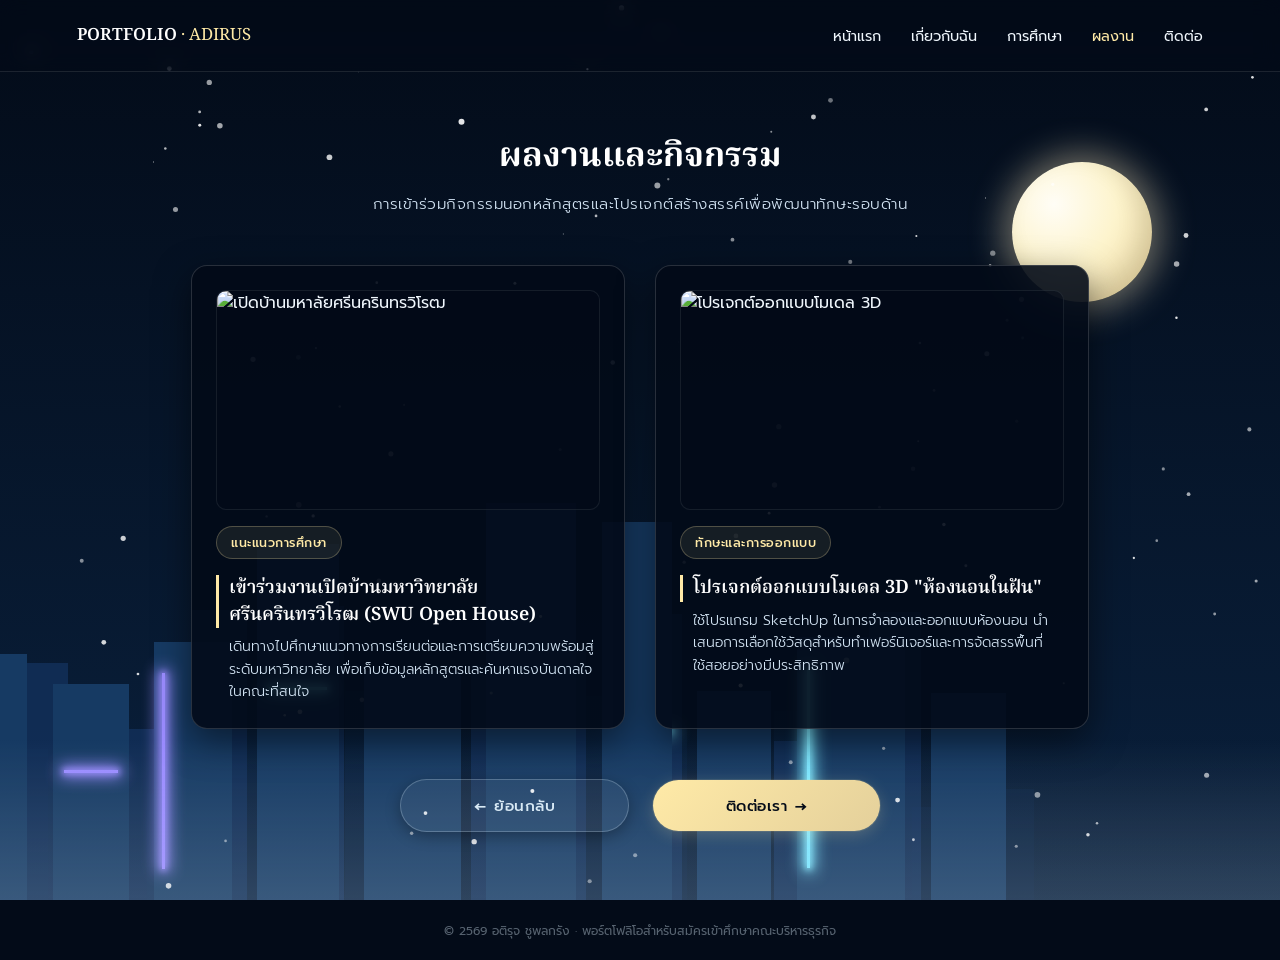
==== activities.html @ b574c80a "Update activities.html" ====
<!DOCTYPE html>
<html lang="th">
<head>
<meta charset="UTF-8">
<meta name="viewport" content="width=device-width, initial-scale=1.0">
<title>ผลงานและกิจกรรม | พอร์ตโฟลิโอ คณะบริหารธุรกิจ</title>
<link rel="preconnect" href="https://fonts.googleapis.com">
<link rel="preconnect" href="https://fonts.gstatic.com" crossorigin>
<link href="https://fonts.googleapis.com/css2?family=Noto+Serif+Thai:wght@400;600;700&family=Prompt:wght@300;400;500;600;700&display=swap" rel="stylesheet">
<style>
  :root {
    --night-top: #030B18; --night-mid: #0B2545; --night-low: #163A63;
    --steel: #3A6EA5; --frost: #F0F7FD; --ice: #F4F9FD;
    --white: #FFFFFF; --gold: #FFEAA7; --silver: #D1E2F2;
  }
  * { margin:0; padding:0; box-sizing:border-box; }
  html { scroll-behavior: smooth; }
  body {
    font-family: 'Prompt', sans-serif; background: var(--night-top); color: var(--frost);
    overflow-x: hidden; min-height: 100vh; display: flex; flex-direction: column; justify-content: space-between;
  }
  
  /* ================= SKY & EFFECTS ================= */
  .sky { position: fixed; inset: 0; z-index: -6; background: linear-gradient(180deg, var(--night-top) 0%, var(--night-mid) 55%, var(--night-low) 100%); background-size: 100% 220%; animation: skyDrift 26s ease-in-out infinite; }
  @keyframes skyDrift { 0%,100% { background-position: 0% 0%; } 50% { background-position: 0% 30%; } }
  .stars { position: fixed; inset: 0; z-index: -5; background-image: radial-gradient(1.5px 1.5px at 12% 18%, rgba(255,255,255,.9), transparent 60%), radial-gradient(1px 1px at 28% 8%, rgba(255,255,255,.7), transparent 60%), radial-gradient(1.5px 1.5px at 44% 26%, rgba(255,255,255,.8), transparent 60%), radial-gradient(1.5px 1.5px at 77% 22%, rgba(255,255,255,.9), transparent 60%), radial-gradient(1px 1px at 53% 38%, rgba(255,255,255,.7), transparent 60%); opacity: 0.8; animation: twinkle 5s ease-in-out infinite alternate; }
  @keyframes twinkle { 0% { opacity: .5; } 100% { opacity: 1; } }
  .ground-mist { position: fixed; left: 0; right: 0; bottom: 0; height: 18vh; z-index: -2; background: linear-gradient(180deg, transparent, rgba(216,233,245,0.18)); pointer-events: none; }
  canvas#snow { position: fixed; inset: 0; z-index: -1; pointer-events: none; }

  /* ================= MOON DESIGN ================= */
  .moon { position: fixed; top: 18vh; right: 10vw; width: 140px; height: 140px; border-radius: 50%; background: radial-gradient(circle at 30% 30%, #FFFDF6 0%, #FDF4CD 45%, #EAD397 100%); box-shadow: 0 0 35px 8px rgba(243, 227, 184, 0.45), inset -10px -10px 25px rgba(0,0,0,0.12); z-index: -3; }

  /* ================= SKYLINE ================= */
  .skyline { position: fixed; left: 0; right: 0; bottom: 0; height: 62vh; z-index: -4; pointer-events: none; }
  .layer { position: absolute; left: -6%; right: -6%; bottom: 0; display: flex; align-items: flex-end; gap: 2vw; transition: transform 0.6s ease-out; }
  .layer-far { opacity: 0.55; filter: blur(0.4px); } .layer-mid { opacity: 0.8; } .layer-near { opacity: 1; }
  .bldg { position: relative; background: var(--bc, var(--night-low)); background-image: linear-gradient(var(--bc, var(--night-low)), var(--bc, var(--night-low))), repeating-linear-gradient(to right, transparent 0 9px, rgba(243, 227, 184, var(--wo,.35)) 9px 12px), repeating-linear-gradient(to bottom, transparent 0 13px, rgba(243, 227, 184, var(--wo,.35)) 13px 16px); background-blend-mode: normal, screen, screen; }
  .bldg::after { content:''; position:absolute; inset:0; background-image: repeating-linear-gradient(to right, transparent 0 9px, rgba(255,255,255,0.9) 9px 12px), repeating-linear-gradient(to bottom, transparent 0 13px, rgba(255,255,255,0.9) 13px 16px); background-blend-mode: screen; opacity: 0; animation: flicker 4.5s ease-in-out infinite; animation-delay: var(--fd, 0s); mix-blend-mode: screen; }
  @keyframes flicker { 0%, 40% { opacity: 0; } 45% { opacity: 0.55; } 55% { opacity: 0.15; } 62% { opacity: 0.6; } 100% { opacity: 0; } }
  .spire { position:absolute; left: 50%; bottom: 100%; transform: translateX(-50%); width: 3px; background: var(--bc, var(--night-low)); }
  .spire::before { content:''; position:absolute; top:-6px; left:50%; transform: translateX(-50%); width:6px; height:6px; border-radius:50%; background: var(--gold); box-shadow: 0 0 8px 2px rgba(243,227,184,.8); }
  .neon-stripe { position:absolute; top: 12%; bottom: 12%; width: 3px; background: var(--nc, #7CE7FF); box-shadow: 0 0 6px 1.5px var(--nc, #7CE7FF), 0 0 16px 4px var(--nc, #7CE7FF); animation: neonPulse 3.2s ease-in-out infinite; animation-delay: var(--nd, 0s); }
  .neon-stripe.left { left: 10%; } .neon-stripe.right { right: 10%; }
  .neon-band { position:absolute; left: 14%; right: 14%; height: 3px; background: var(--nc, #FF7FBF); box-shadow: 0 0 6px 1.5px var(--nc, #FF7FBF), 0 0 16px 4px var(--nc, #FF7FBF); animation: neonPulse 2.6s ease-in-out infinite; animation-delay: var(--nd, 0s); }
  .neon-sign { position:absolute; top: 18%; left: 50%; transform: translateX(-50%); width: 62%; height: 10px; border-radius: 3px; background: var(--nc, #FFC46B); box-shadow: 0 0 8px 2px var(--nc, #FFC46B), 0 0 22px 6px var(--nc, #FFC46B); animation: neonPulse 3.6s ease-in-out infinite; animation-delay: var(--nd, 0s); }
  @keyframes neonPulse { 0%, 100% { opacity: 0.95; filter: brightness(1); } 45% { opacity: 0.55; filter: brightness(0.85); } 50% { opacity: 1; filter: brightness(1.2); } 78%{ opacity: 0.7; } }

  /* ================= NAVIGATION BAR ================= */
  nav { position: fixed; top: 0; left: 0; right: 0; z-index: 50; display: flex; justify-content: space-between; align-items: center; padding: 22px 6vw; background: rgba(3, 11, 24, 0.45); backdrop-filter: blur(10px); -webkit-backdrop-filter: blur(10px); border-bottom: 1px solid rgba(255,255,255,0.1); }
  .brand { font-family: 'Noto Serif Thai', serif; font-weight: 600; color: var(--white); font-size: 1.05rem; }
  .brand span { color: var(--gold); font-weight: 400; }
  .nav-links { display:flex; gap: 30px; list-style:none; }
  .nav-links a { color: var(--frost); text-decoration: none; font-size: 0.9rem; position: relative; padding-bottom: 4px; transition: color 0.25s; }
  .nav-links a.current { color: var(--gold); }
  .nav-links a::after { content:''; position:absolute; left:0; bottom:0; width:0; height:1px; background: var(--gold); transition: width 0.3s ease; }
  .nav-links a:hover { color: var(--white); } .nav-links a:hover::after { width:100%; }
  .nav-toggle { display:none; background:none; border:none; color:var(--white); font-size:1.6rem; cursor:pointer; }

  /* ================= MAIN CONTENT LAYOUT ================= */
  main { position: relative; z-index: 1; width: 100%; max-width: 1000px; margin: 0 auto; padding: 130px 4vw 60px; flex-grow: 1; }
  
  /* หัวข้อหน้าเพจ */
  .page-header { text-align: center; margin-bottom: 50px; }
  .page-title { font-family: 'Noto Serif Thai', serif; font-size: 2.1rem; color: var(--white); font-weight: 700; margin-bottom: 8px; }
  .page-subtitle { font-size: 0.95rem; color: var(--silver); font-weight: 300; letter-spacing: 0.5px; }

  /* Grid เก็บกล่องผลงาน */
  .activities-grid { display: grid; grid-template-columns: repeat(2, 1fr); gap: 30px; align-items: stretch; }

  /* ================= ดีไซน์การ์ดผลงานสีเข้มทึบแสง (สไตล์เดียวกับหน้าการศึกษา) ================= */
  .activity-card {
    background: rgba(3, 11, 24, 0.9); /* สีน้ำเงินเข้มทึบแสง 90% */
    border: 1px solid rgba(255, 255, 255, 0.15);
    border-radius: 16px;
    padding: 24px;
    box-shadow: 0 12px 35px rgba(0,0,0,0.5);
    transition: transform 0.3s cubic-bezier(0.25, 0.8, 0.25, 1), border-color 0.3s;
    display: flex;
    flex-direction: column;
    justify-content: space-between;
  }
  .activity-card:hover {
    transform: translateY(-5px);
    border-color: rgba(255, 234, 167, 0.4);
  }

  /* ส่วนเนื้อหาภายในการ์ด */
  .card-top { display: flex; flex-direction: column; gap: 16px; }

  /* กรอบรูปถ่ายกิจกรรม */
  .image-container {
    width: 100%;
    height: 220px;
    border-radius: 10px;
    overflow: hidden;
    background: rgba(3, 11, 24, 0.5);
    border: 1px solid rgba(255, 255, 255, 0.08);
    display: flex;
    justify-content: center;
    align-items: center;
  }
  .image-container img {
    width: 100%;
    height: 100%;
    object-fit: cover;
    transition: transform 0.5s ease;
  }
  .activity-card:hover .image-container img {
    transform: scale(1.04);
  }

  /* ป้ายประเภทกิจกรรม (Badges) */
  .badge {
    align-self: flex-start;
    padding: 6px 14px;
    font-size: 0.78rem;
    font-weight: 500;
    color: var(--gold);
    background: rgba(255, 234, 167, 0.08);
    border: 1px solid rgba(255, 234, 167, 0.25);
    border-radius: 999px;
    letter-spacing: 0.5px;
  }

  /* รายละเอียดตัวหนังสือ (ขอบหัวข้อแบบเส้นทอง) */
  .activity-title {
    font-family: 'Noto Serif Thai', serif;
    font-size: 1.15rem;
    color: var(--white);
    line-height: 1.45;
    font-weight: 600;
    border-left: 3px solid var(--gold);
    padding-left: 10px;
    margin-bottom: 8px;
  }
  .activity-desc {
    font-size: 0.88rem;
    color: var(--silver);
    line-height: 1.6;
    font-weight: 300;
    padding-left: 13px;
  }

  /* ================= BUTTONS NAVIGATION ================= */
  .nav-button-container {
    display: flex;
    justify-content: center;
    align-items: center;
    gap: 24px;
    margin: 50px auto 10px;
    width: 100%;
    max-width: 520px;
    padding: 0 20px;
    position: relative;
    z-index: 10;
  }
  .btn-nav {
    flex: 1;
    text-align: center;
    padding: 14px 30px;
    border-radius: 999px;
    font-size: 0.95rem;
    font-weight: 500;
    text-decoration: none;
    letter-spacing: 0.5px;
    transition: all 0.3s cubic-bezier(0.25, 0.8, 0.25, 1);
    display: inline-flex;
    align-items: center;
    justify-content: center;
    gap: 8px;
    white-space: nowrap;
  }
  .btn-primary {
    background: linear-gradient(135deg, #FFEAA7 0%, #E4D09B 100%);
    color: #030B18;
    box-shadow: 0 4px 15px rgba(255, 234, 167, 0.2), 0 0 0 1px rgba(255, 234, 167, 0.1);
  }
  .btn-primary::after { content: '→'; font-weight: bold; transition: transform 0.2s; }
  .btn-primary:hover {
    transform: translateY(-4px);
    background: #FFFFFF;
    color: #030B18;
    box-shadow: 0 12px 28px rgba(255, 234, 167, 0.45), 0 0 20px rgba(255, 234, 167, 0.2);
  }
  .btn-primary:hover::after { transform: translateX(4px); }
  
  .btn-secondary {
    background: rgba(255, 255, 255, 0.05);
    color: #D8E9F5;
    border: 1px solid rgba(216, 233, 245, 0.25);
    box-shadow: 0 4px 15px rgba(0, 0, 0, 0.3);
  }
  .btn-secondary::before { content: '←'; font-weight: bold; transition: transform 0.2s; }
  .btn-secondary:hover {
    transform: translateY(-4px);
    background: rgba(255, 255, 255, 0.15);
    color: #FFFFFF;
    border-color: rgba(216, 233, 245, 0.6);
    box-shadow: 0 12px 28px rgba(0, 0, 0, 0.45), 0 0 15px rgba(216, 233, 245, 0.1);
  }
  .btn-secondary:hover::before { transform: translateX(-4px); }

  footer.site-end { text-align: center; padding: 20px 6vw; font-size: 0.76rem; color: rgba(216,233,245,0.4); position: relative; z-index: 1; }

  /* Responsive Design */
  @media (max-width: 860px) {
    .nav-links { position: fixed; top:0; right:0; height:100vh; width:70vw; background: rgba(3,11,24,0.97); flex-direction: column; justify-content:center; align-items:flex-start; padding: 40px; gap: 26px; transform: translateX(100%); transition: transform 0.35s ease; }
    .nav-links.open { transform: translateX(0); } .nav-toggle { display:block; }
    .moon { width: 90px; height: 90px; top: 14vh; right: 6vw; }
    .activities-grid { grid-template-columns: 1fr; gap: 24px; }
  }
  @media (max-width: 480px) {
    .activity-card { padding: 20px; }
    .image-container { height: 180px; }
    .activity-title { font-size: 1.05rem; }
    .nav-button-container { gap: 12px; margin-top: 35px; }
    .btn-nav { padding: 12px 20px; font-size: 0.88rem; }
  }
</style>
</head>
<body>

<div class="sky"></div><div class="stars"></div>
<div class="moon"></div>
<div class="skyline" id="skyline">
  <div class="layer layer-far" id="layerFar"></div>
  <div class="layer layer-mid" id="layerMid"></div>
  <div class="layer layer-near" id="layerNear"></div>
</div>
<div class="ground-mist"></div><canvas id="snow"></canvas>

<nav>
  <div class="brand">PORTFOLIO<span> · ADIRUS</span></div>
  <ul class="nav-links" id="navLinks">
    <li><a href="index.html">หน้าแรก</a></li>
    <li><a href="personal.html">เกี่ยวกับฉัน</a></li>
    <li><a href="education.html">การศึกษา</a></li>
    <li><a href="activities.html" class="current">ผลงาน</a></li>
    <li><a href="contact.html">ติดต่อ</a></li>
  </ul>
  <button class="nav-toggle" id="navToggle">☰</button>
</nav>

<main>
  <div class="page-header">
    <h1 class="page-title">ผลงานและกิจกรรม</h1>
    <p class="page-subtitle">การเข้าร่วมกิจกรรมนอกหลักสูตรและโปรเจกต์สร้างสรรค์เพื่อพัฒนาทักษะรอบด้าน</p>
  </div>

  <div class="activities-grid">
    
    <!-- กล่องผลงานที่ 1: SWU Open House (สไตล์การศึกษา เรียบหรูคลาสสิก) -->
    <div class="activity-card">
      <div class="card-top">
        <div class="image-container">
          <img src="images/act1.jpg" alt="เปิดบ้านมหาลัยศรีนครินทรวิโรฒ">
        </div>
        <span class="badge">แนะแนวการศึกษา</span>
        <div>
          <h2 class="activity-title">เข้าร่วมงานเปิดบ้านมหาวิทยาลัยศรีนครินทรวิโรฒ (SWU Open House)</h2>
          <p class="activity-desc">
            เดินทางไปศึกษาแนวทางการเรียนต่อและการเตรียมความพร้อมสู่ระดับมหาวิทยาลัย เพื่อเก็บข้อมูลหลักสูตรและค้นหาแรงบันดาลใจในคณะที่สนใจ
          </p>
        </div>
      </div>
    </div>

    <!-- กล่องผลงานที่ 2: 3D Bedroom Design (สไตล์การศึกษา เรียบหรูคลาสสิก) -->
    <div class="activity-card">
      <div class="card-top">
        <div class="image-container">
          <img src="images/act2.jpg" alt="โปรเจกต์ออกแบบโมเดล 3D">
        </div>
        <span class="badge">ทักษะและการออกแบบ</span>
        <div>
          <h2 class="activity-title">โปรเจกต์ออกแบบโมเดล 3D "ห้องนอนในฝัน"</h2>
          <p class="activity-desc">
            ใช้โปรแกรม SketchUp ในการจำลองและออกแบบห้องนอน นำเสนอการเลือกใช้วัสดุสำหรับทำเฟอร์นิเจอร์และการจัดสรรพื้นที่ใช้สอยอย่างมีประสิทธิภาพ
          </p>
        </div>
      </div>
    </div>

  </div>

  <!-- ปุ่มนำทางควบคุมด้านล่าง -->
  <div class="nav-button-container">
    <a href="education.html" class="btn-nav btn-secondary">ย้อนกลับ</a>
    <a href="contact.html" class="btn-nav btn-primary">ติดต่อเรา</a>
  </div>
</main>

<footer class="site-end">© 2569 อติรุจ ชูพลกรัง · พอร์ตโฟลิโอสำหรับสมัครเข้าศึกษาคณะบริหารธุรกิจ</footer>

<!-- ระบบเมืองและเอฟเฟกต์ -->
<script>
  const navToggle = document.getElementById('navToggle'); const navLinks = document.getElementById('navLinks');
  navToggle.addEventListener('click', () => navLinks.classList.toggle('open'));
  const palette = ['#0B2545', '#13315C', '#163A63', '#1C4570']; const neonColors = ['#7CE7FF', '#FF7FBF', '#FFC46B', '#9B8CFF'];
  function addNeon(b){ const el = document.createElement('div'); const color = neonColors[Math.floor(Math.random() * neonColors.length)]; el.style.setProperty('--nc', color); el.style.setProperty('--nd', (Math.random() * 3).toFixed(2) + 's'); if(Math.random() < 0.4){ el.className = 'neon-stripe left'; } else { el.className = 'neon-band'; el.style.top = '40%'; } b.appendChild(el); }
  function makeBuilding({ w, h, color, windowOpacity, neon }){ const b = document.createElement('div'); b.className = 'bldg'; b.style.width = w + 'px'; b.style.height = h + 'px'; b.style.setProperty('--bc', color); b.style.setProperty('--wo', windowOpacity); b.style.setProperty('--fd', (Math.random() * 5).toFixed(2) + 's'); if(neon) addNeon(b); return b; }
  function buildLayer(container, { count, minW, maxW, minH, maxH, colorIdx, windowOpacity, neonChance }){ const frag = document.createDocumentFragment(); for(let i = 0; i < count; i++){ const w = minW + Math.random() * (maxW - minW); const h = minH + Math.random() * (maxH - minH); frag.appendChild(makeBuilding({ w, h, color: palette[colorIdx], windowOpacity, neon: Math.random() < neonChance })); } container.appendChild(frag); }
  const layerFar = document.getElementById('layerFar'); const layerMid = document.getElementById('layerMid'); const layerNear = document.getElementById('layerNear');
  buildLayer(layerFar, { count: 16, minW: 30, maxW: 60, minH: 90, maxH: 220, colorIdx: 0, windowOpacity: 0.25, neonChance: 0.1 });
  buildLayer(layerMid, { count: 13, minW: 40, maxW: 85, minH: 140, maxH: 320, colorIdx: 1, windowOpacity: 0.4, neonChance: 0.3 });
  buildLayer(layerNear, { count: 10, minW: 55, maxW: 110, minH: 200, maxH: 420, colorIdx: 2, windowOpacity: 0.55, neonChance: 0.45 });
  window.addEventListener('mousemove', (e) => { const x = (e.clientX / window.innerWidth - 0.5); layerFar.style.transform = `translateX(${x * 10}px)`; layerMid.style.transform = `translateX(${x * 22}px)`; layerNear.style.transform = `translateX(${x * 38}px)`; });
  const canvas = document.getElementById('snow'); const ctx = canvas.getContext('2d'); let W, H, flakes;
  function resize(){ W = canvas.width = window.innerWidth; H = canvas.height = window.innerHeight; } window.addEventListener('resize', resize); resize();
  flakes = Array.from({ length: 100 }, () => ({ x: Math.random() * W, y: Math.random() * H, r: Math.random() * 2 + 1, speedY: Math.random() * 0.8 + 0.4, speedX: Math.random() * 0.4 - 0.2, drift: Math.random() * Math.PI, opacity: Math.random() * 0.5 + 0.4 }));
  function drawSnow(){ ctx.clearRect(0, 0, W, H); ctx.fillStyle = '#FFFFFF'; for(const f of flakes){ ctx.globalAlpha = f.opacity; ctx.beginPath(); ctx.arc(f.x, f.y, f.r, 0, Math.PI * 2); ctx.fill(); f.y += f.speedY; f.x += f.speedX; if(f.y > H){ f.y = -5; f.x = Math.random() * W; } } requestAnimationFrame(drawSnow); } drawSnow();
</script>
</body>
</html>
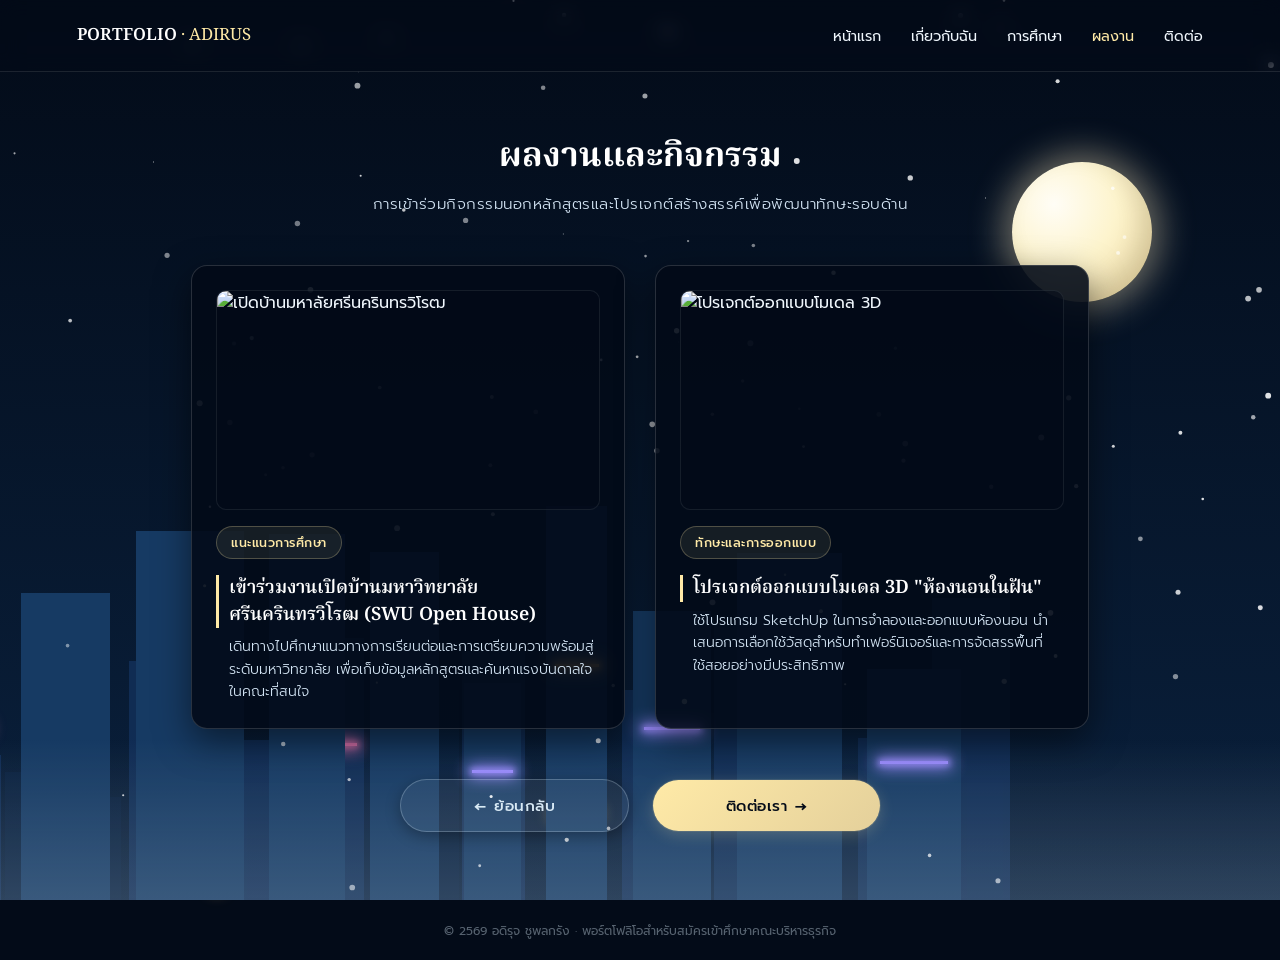
==== commit 4e4aeb16: "Update activities.html" ====
--- a/activities.html
+++ b/activities.html
@@ -291,7 +291,7 @@
   </div>
 </main>
 
-<footer class="site-end">© 2569 อติรุจ ชูพลกรัง · พอร์ตโฟลิโอสำหรับสมัครเข้าศึกษาคณะบริหารธุรกิจ</footer>
+<footer class="site-end">© 2569 อดิรุจ ชูพลกรัง · พอร์ตโฟลิโอสำหรับสมัครเข้าศึกษาคณะบริหารธุรกิจ</footer>
 
 <!-- ระบบเมืองและเอฟเฟกต์ -->
 <script>
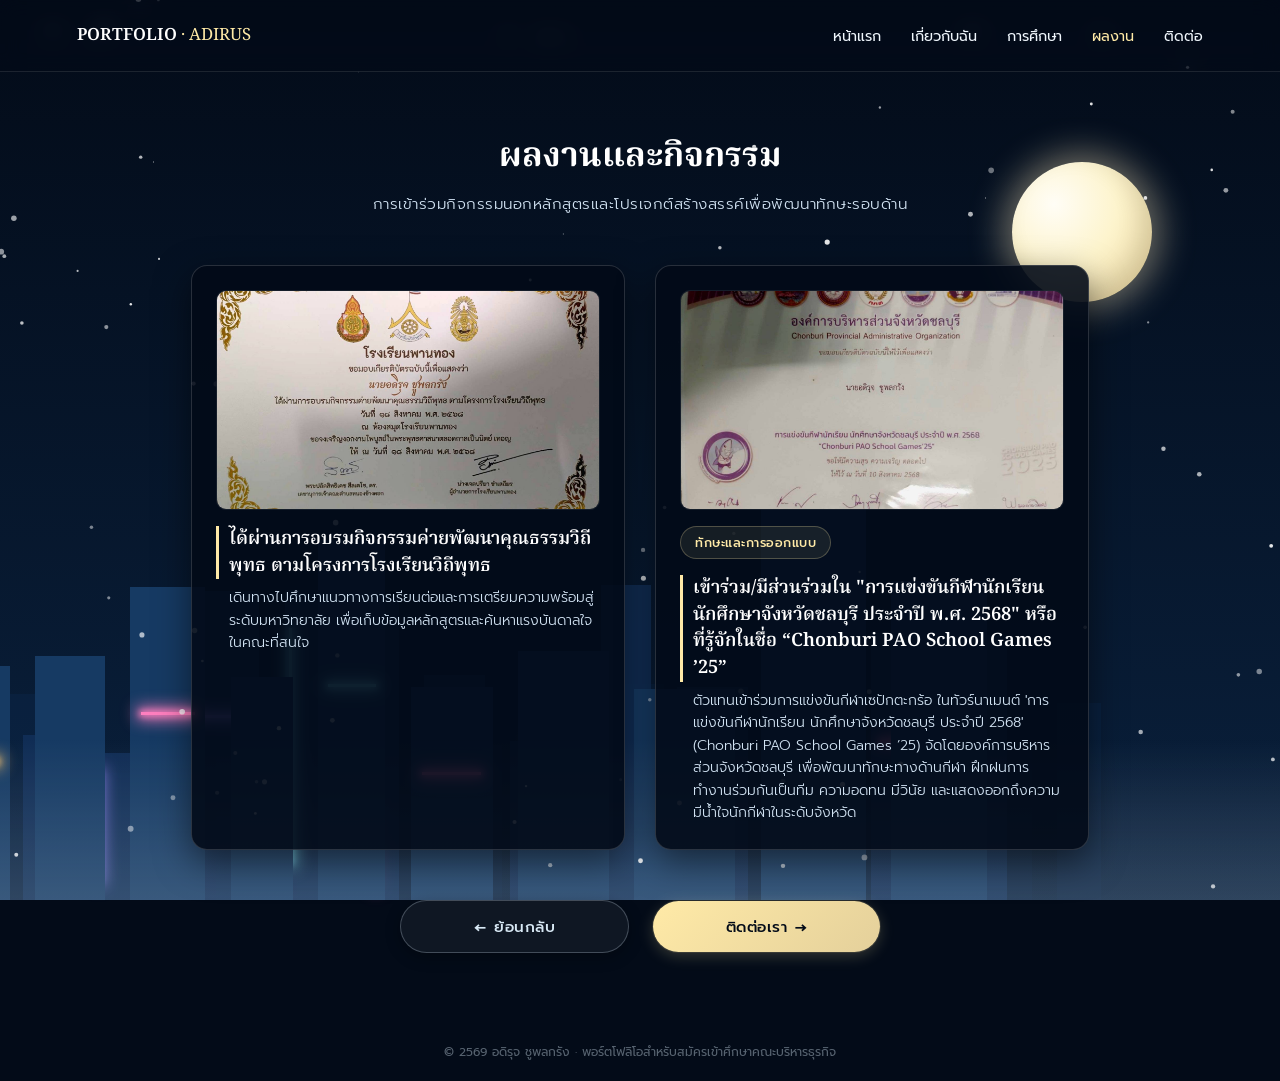
==== commit 3f8a5e5b: "Update activities.html" ====
--- a/activities.html
+++ b/activities.html
@@ -254,11 +254,11 @@
     <div class="activity-card">
       <div class="card-top">
         <div class="image-container">
-          <img src="images/act1.jpg" alt="เปิดบ้านมหาลัยศรีนครินทรวิโรฒ">
+          <img src="images/IMG_0642.jpeg" alt="เปิดบ้านมหาลัยศรีนครินทรวิโรฒ">
         </div>
-        <span class="badge">แนะแนวการศึกษา</span>
+        
         <div>
-          <h2 class="activity-title">เข้าร่วมงานเปิดบ้านมหาวิทยาลัยศรีนครินทรวิโรฒ (SWU Open House)</h2>
+          <h2 class="activity-title">ได้ผ่านการอบรมกิจกรรมค่ายพัฒนาคุณธรรมวิถีพุทธ ตามโครงการโรงเรียนวิถีพุทธ</h2>
           <p class="activity-desc">
             เดินทางไปศึกษาแนวทางการเรียนต่อและการเตรียมความพร้อมสู่ระดับมหาวิทยาลัย เพื่อเก็บข้อมูลหลักสูตรและค้นหาแรงบันดาลใจในคณะที่สนใจ
           </p>
@@ -270,13 +270,13 @@
     <div class="activity-card">
       <div class="card-top">
         <div class="image-container">
-          <img src="images/act2.jpg" alt="โปรเจกต์ออกแบบโมเดล 3D">
+          <img src="images/IMG_0643.jpeg" alt="โปรเจกต์ออกแบบโมเดล 3D">
         </div>
         <span class="badge">ทักษะและการออกแบบ</span>
         <div>
-          <h2 class="activity-title">โปรเจกต์ออกแบบโมเดล 3D "ห้องนอนในฝัน"</h2>
+          <h2 class="activity-title">เข้าร่วม/มีส่วนร่วมใน "การแข่งขันกีฬานักเรียน นักศึกษาจังหวัดชลบุรี ประจำปี พ.ศ. 2568" หรือที่รู้จักในชื่อ “Chonburi PAO School Games ’25”</h2>
           <p class="activity-desc">
-            ใช้โปรแกรม SketchUp ในการจำลองและออกแบบห้องนอน นำเสนอการเลือกใช้วัสดุสำหรับทำเฟอร์นิเจอร์และการจัดสรรพื้นที่ใช้สอยอย่างมีประสิทธิภาพ
+           ตัวแทนเข้าร่วมการแข่งขันกีฬาเซปักตะกร้อ ในทัวร์นาเมนต์ 'การแข่งขันกีฬานักเรียน นักศึกษาจังหวัดชลบุรี ประจำปี 2568' (Chonburi PAO School Games ’25) จัดโดยองค์การบริหารส่วนจังหวัดชลบุรี เพื่อพัฒนาทักษะทางด้านกีฬา ฝึกฝนการทำงานร่วมกันเป็นทีม ความอดทน มีวินัย และแสดงออกถึงความมีน้ำใจนักกีฬาในระดับจังหวัด
           </p>
         </div>
       </div>
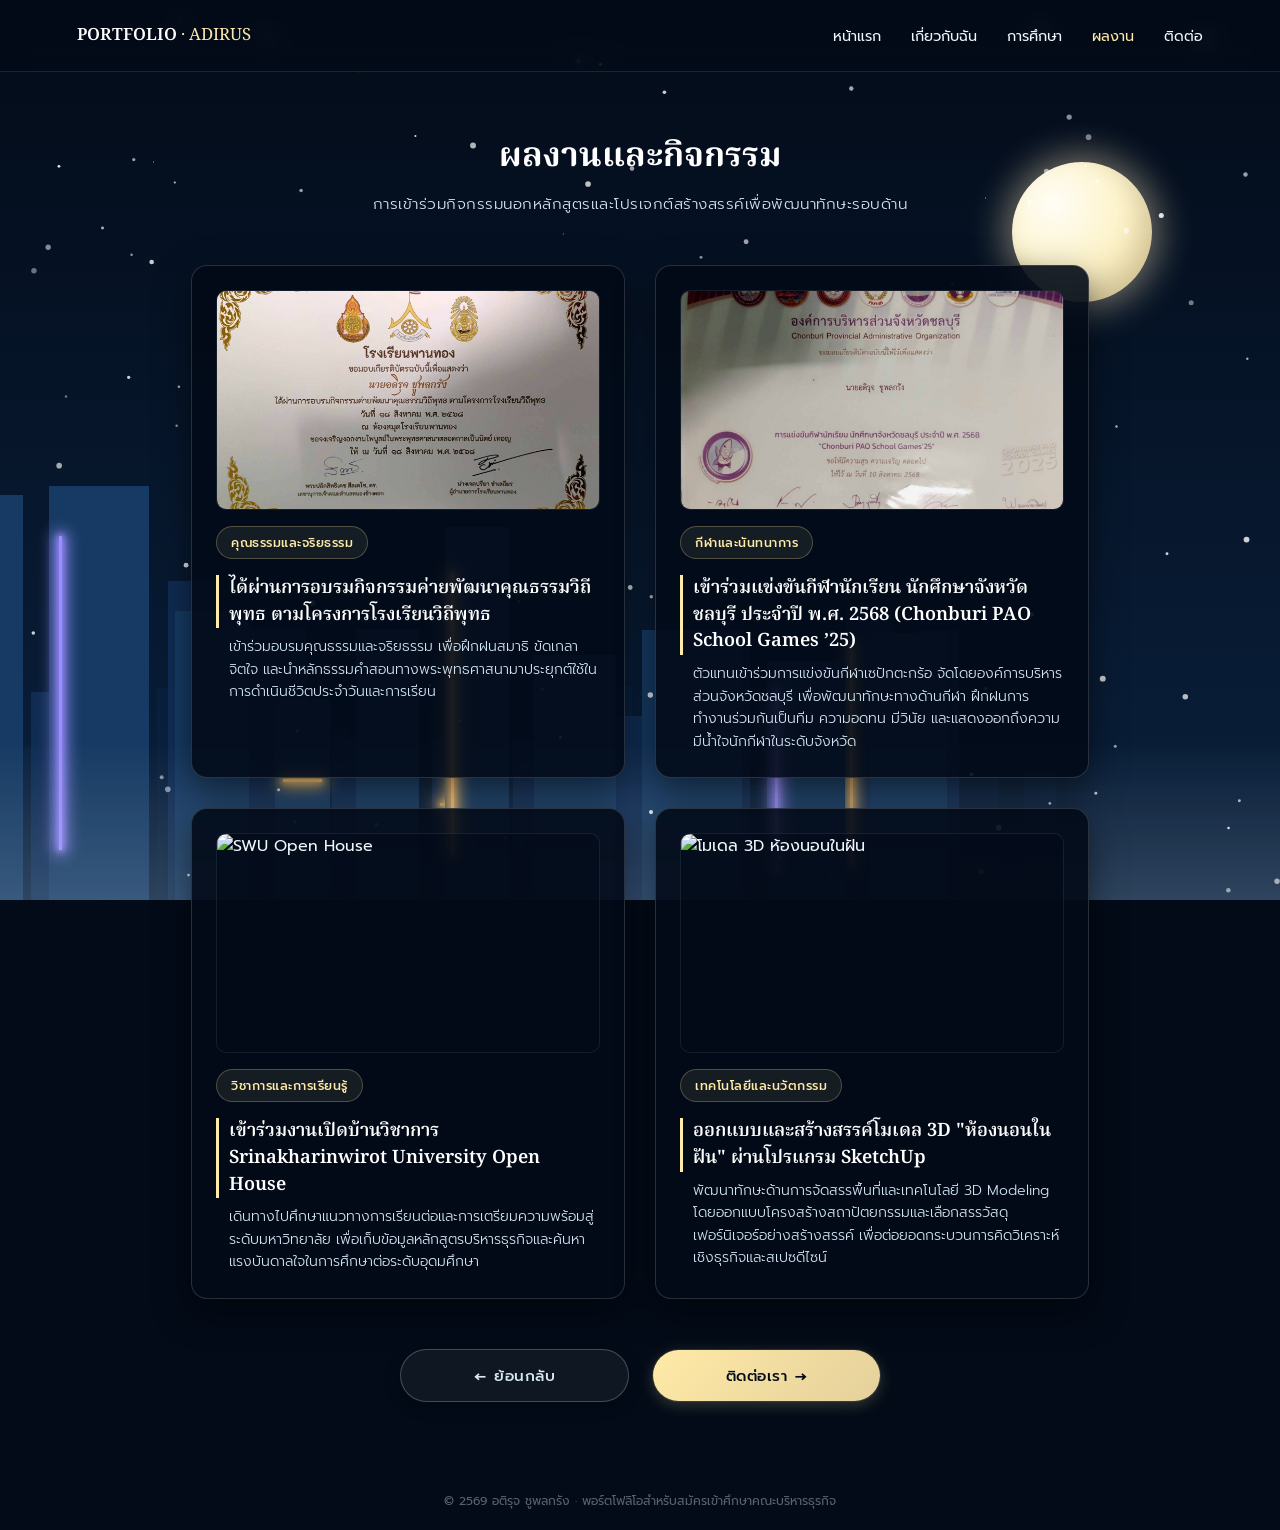
==== commit 7dcba60c: "Update activities.html" ====
--- a/activities.html
+++ b/activities.html
@@ -250,33 +250,65 @@
 
   <div class="activities-grid">
     
-    <!-- กล่องผลงานที่ 1: SWU Open House (สไตล์การศึกษา เรียบหรูคลาสสิก) -->
+    <!-- กล่องผลงานที่ 1: ค่ายวิถีพุทธ -->
     <div class="activity-card">
       <div class="card-top">
         <div class="image-container">
           <img src="images/IMG_0642.jpeg" alt="เปิดบ้านมหาลัยศรีนครินทรวิโรฒ">
         </div>
-        
+        <span class="badge">คุณธรรมและจริยธรรม</span>
         <div>
           <h2 class="activity-title">ได้ผ่านการอบรมกิจกรรมค่ายพัฒนาคุณธรรมวิถีพุทธ ตามโครงการโรงเรียนวิถีพุทธ</h2>
           <p class="activity-desc">
-            เดินทางไปศึกษาแนวทางการเรียนต่อและการเตรียมความพร้อมสู่ระดับมหาวิทยาลัย เพื่อเก็บข้อมูลหลักสูตรและค้นหาแรงบันดาลใจในคณะที่สนใจ
+            เข้าร่วมอบรมคุณธรรมและจริยธรรม เพื่อฝึกฝนสมาธิ ขัดเกลาจิตใจ และนำหลักธรรมคำสอนทางพระพุทธศาสนามาประยุกต์ใช้ในการดำเนินชีวิตประจำวันและการเรียน
           </p>
         </div>
       </div>
     </div>
 
-    <!-- กล่องผลงานที่ 2: 3D Bedroom Design (สไตล์การศึกษา เรียบหรูคลาสสิก) -->
+    <!-- กล่องผลงานที่ 2: เซปักตะกร้อชลบุรี -->
     <div class="activity-card">
       <div class="card-top">
         <div class="image-container">
           <img src="images/IMG_0643.jpeg" alt="โปรเจกต์ออกแบบโมเดล 3D">
         </div>
-        <span class="badge">ทักษะและการออกแบบ</span>
+        <span class="badge">กีฬาและนันทนาการ</span>
         <div>
-          <h2 class="activity-title">เข้าร่วม/มีส่วนร่วมใน "การแข่งขันกีฬานักเรียน นักศึกษาจังหวัดชลบุรี ประจำปี พ.ศ. 2568" หรือที่รู้จักในชื่อ “Chonburi PAO School Games ’25”</h2>
+          <h2 class="activity-title">เข้าร่วมแข่งขันกีฬานักเรียน นักศึกษาจังหวัดชลบุรี ประจำปี พ.ศ. 2568 (Chonburi PAO School Games ’25)</h2>
           <p class="activity-desc">
-           ตัวแทนเข้าร่วมการแข่งขันกีฬาเซปักตะกร้อ ในทัวร์นาเมนต์ 'การแข่งขันกีฬานักเรียน นักศึกษาจังหวัดชลบุรี ประจำปี 2568' (Chonburi PAO School Games ’25) จัดโดยองค์การบริหารส่วนจังหวัดชลบุรี เพื่อพัฒนาทักษะทางด้านกีฬา ฝึกฝนการทำงานร่วมกันเป็นทีม ความอดทน มีวินัย และแสดงออกถึงความมีน้ำใจนักกีฬาในระดับจังหวัด
+            ตัวแทนเข้าร่วมการแข่งขันกีฬาเซปักตะกร้อ จัดโดยองค์การบริหารส่วนจังหวัดชลบุรี เพื่อพัฒนาทักษะทางด้านกีฬา ฝึกฝนการทำงานร่วมกันเป็นทีม ความอดทน มีวินัย และแสดงออกถึงความมีน้ำใจนักกีฬาในระดับจังหวัด
+          </p>
+        </div>
+      </div>
+    </div>
+
+    <!-- กล่องผลงานที่ 3: SWU Open House (กล่องใหม่เพิ่มเข้ามา) -->
+    <div class="activity-card">
+      <div class="card-top">
+        <div class="image-container">
+          <img src="images/IMG_openhouse.jpeg" alt="SWU Open House">
+        </div>
+        <span class="badge">วิชาการและการเรียนรู้</span>
+        <div>
+          <h2 class="activity-title">เข้าร่วมงานเปิดบ้านวิชาการ Srinakharinwirot University Open House</h2>
+          <p class="activity-desc">
+            เดินทางไปศึกษาแนวทางการเรียนต่อและการเตรียมความพร้อมสู่ระดับมหาวิทยาลัย เพื่อเก็บข้อมูลหลักสูตรบริหารธุรกิจและค้นหาแรงบันดาลใจในการศึกษาต่อระดับอุดมศึกษา
+          </p>
+        </div>
+      </div>
+    </div>
+
+    <!-- กล่องผลงานที่ 4: Creative 3D Bedroom Design (กล่องใหม่เพิ่มเข้ามา) -->
+    <div class="activity-card">
+      <div class="card-top">
+        <div class="image-container">
+          <img src="images/IMG_bedroom3d.jpeg" alt="โมเดล 3D ห้องนอนในฝัน">
+        </div>
+        <span class="badge">เทคโนโลยีและนวัตกรรม</span>
+        <div>
+          <h2 class="activity-title">ออกแบบและสร้างสรรค์โมเดล 3D "ห้องนอนในฝัน" ผ่านโปรแกรม SketchUp</h2>
+          <p class="activity-desc">
+            พัฒนาทักษะด้านการจัดสรรพื้นที่และเทคโนโลยี 3D Modeling โดยออกแบบโครงสร้างสถาปัตยกรรมและเลือกสรรวัสดุเฟอร์นิเจอร์อย่างสร้างสรรค์ เพื่อต่อยอดกระบวนการคิดวิเคราะห์เชิงธุรกิจและสเปซดีไซน์
           </p>
         </div>
       </div>
@@ -291,7 +323,7 @@
   </div>
 </main>
 
-<footer class="site-end">© 2569 อดิรุจ ชูพลกรัง · พอร์ตโฟลิโอสำหรับสมัครเข้าศึกษาคณะบริหารธุรกิจ</footer>
+<footer class="site-end">© 2569 อติรุจ ชูพลกรัง · พอร์ตโฟลิโอสำหรับสมัครเข้าศึกษาคณะบริหารธุรกิจ</footer>
 
 <!-- ระบบเมืองและเอฟเฟกต์ -->
 <script>
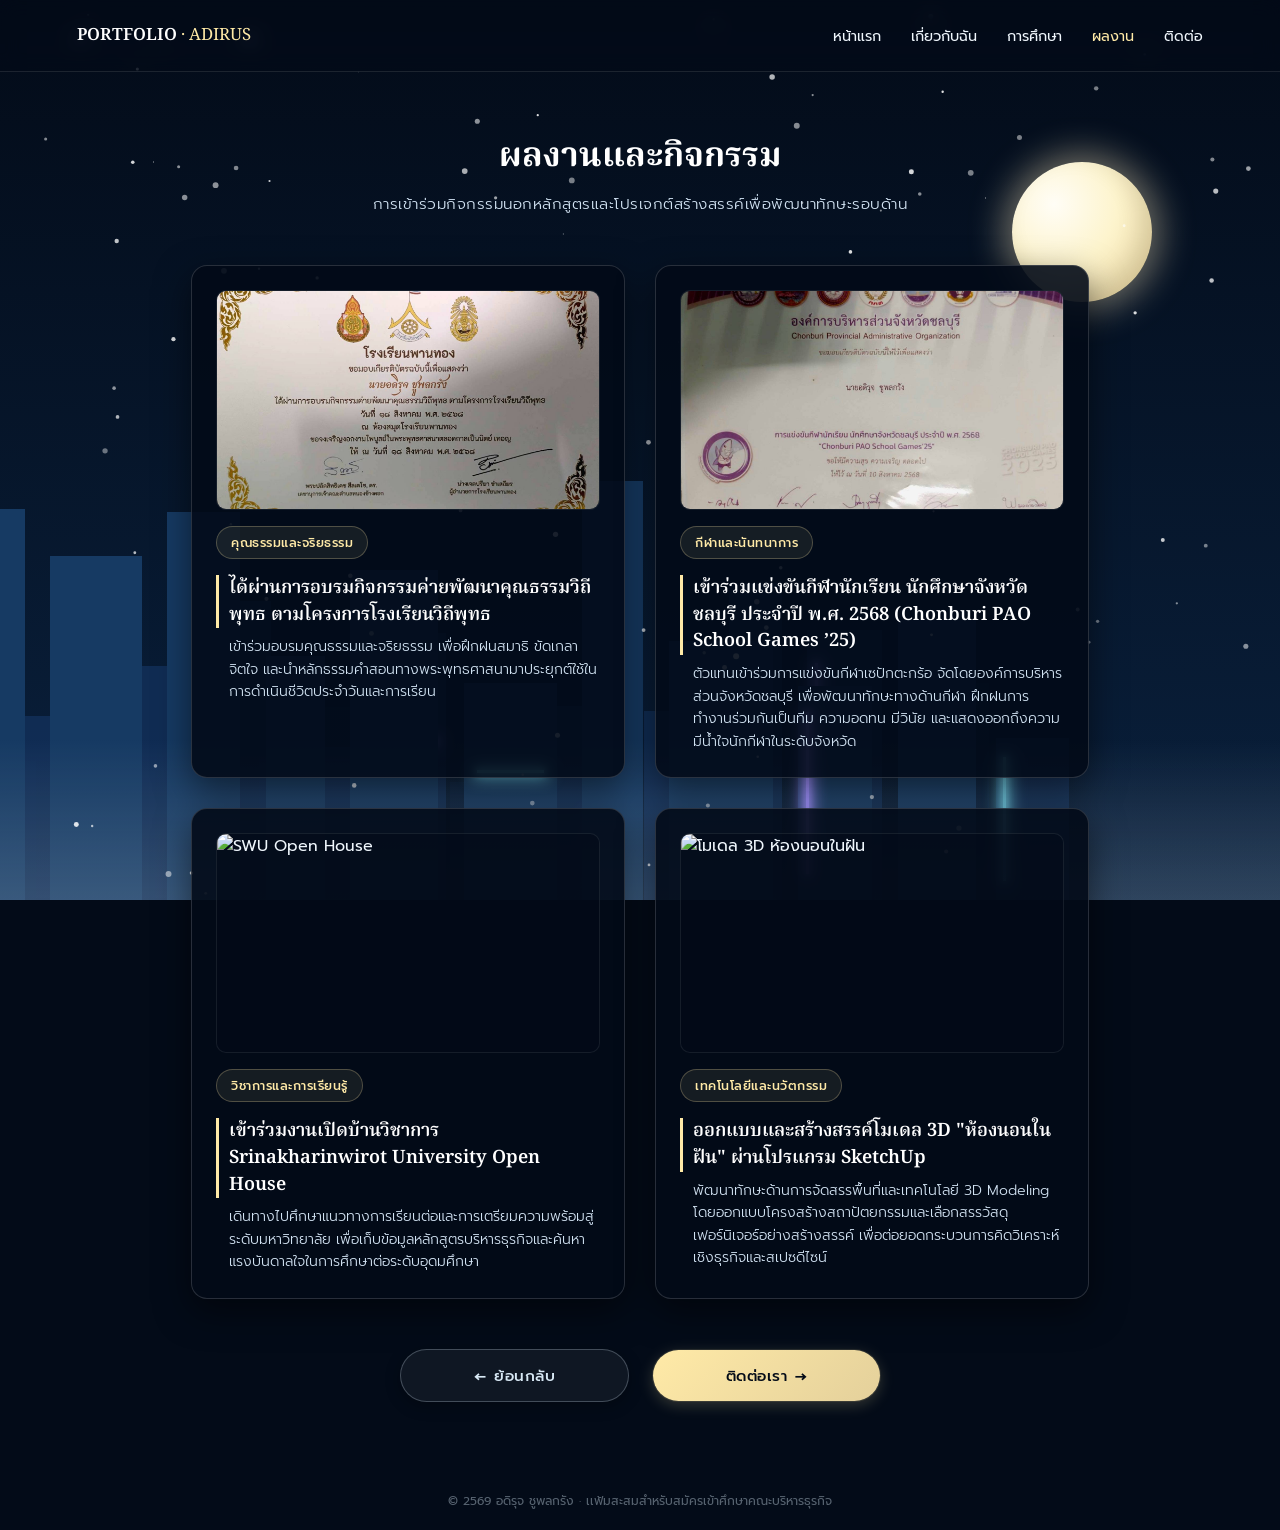
==== commit 3c17f091: "Update activities.html" ====
--- a/activities.html
+++ b/activities.html
@@ -323,7 +323,7 @@
   </div>
 </main>
 
-<footer class="site-end">© 2569 อติรุจ ชูพลกรัง · พอร์ตโฟลิโอสำหรับสมัครเข้าศึกษาคณะบริหารธุรกิจ</footer>
+<footer class="site-end">© 2569 อดิรุจ ชูพลกรัง · เเฟ้มสะสมสำหรับสมัครเข้าศึกษาคณะบริหารธุรกิจ</footer>
 
 <!-- ระบบเมืองและเอฟเฟกต์ -->
 <script>
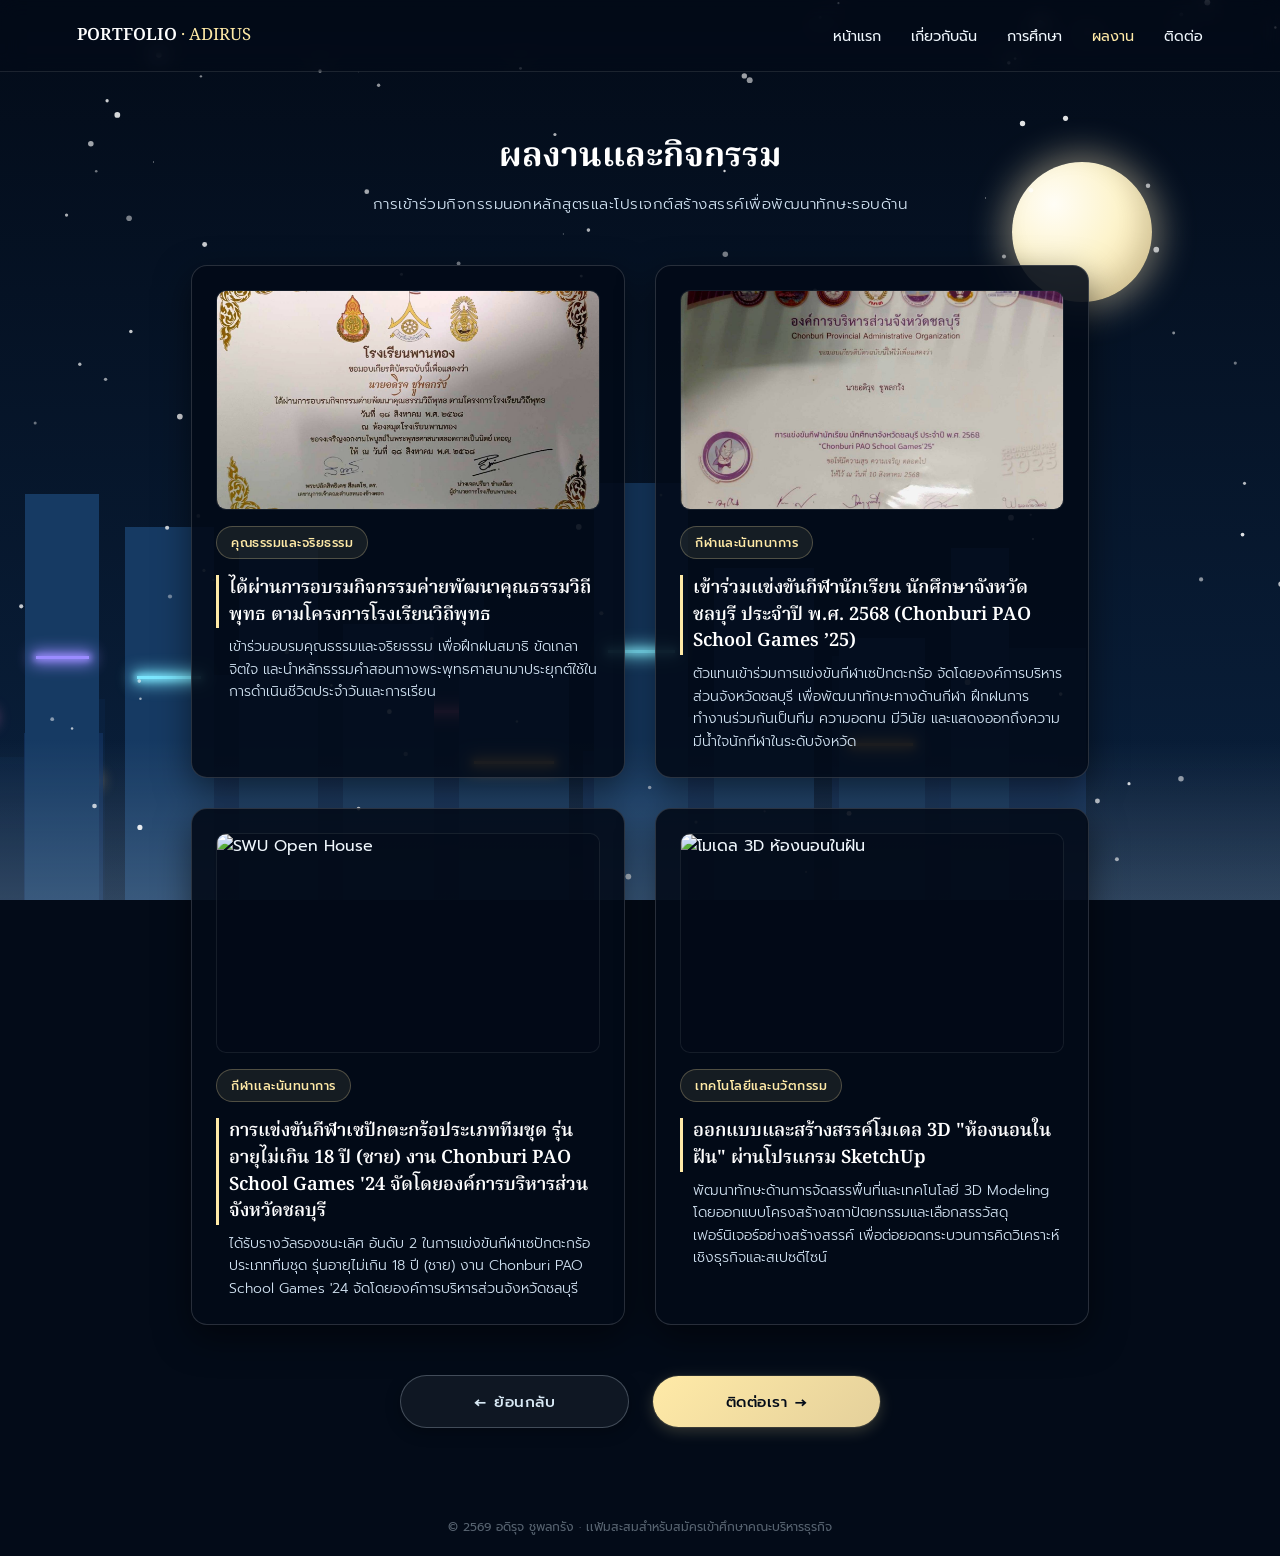
==== commit 9ef2ae51: "Update activities.html" ====
--- a/activities.html
+++ b/activities.html
@@ -288,11 +288,12 @@
         <div class="image-container">
           <img src="images/IMG_openhouse.jpeg" alt="SWU Open House">
         </div>
-        <span class="badge">วิชาการและการเรียนรู้</span>
+        <span class="badge">กีฬาเเละนันทนาการ</span>
         <div>
-          <h2 class="activity-title">เข้าร่วมงานเปิดบ้านวิชาการ Srinakharinwirot University Open House</h2>
+          <h2 class="activity-title">การแข่งขันกีฬาเซปักตะกร้อประเภททีมชุด รุ่นอายุไม่เกิน 18 ปี (ชาย) งาน Chonburi PAO School Games '24 จัดโดยองค์การบริหารส่วนจังหวัดชลบุรี</h2>
           <p class="activity-desc">
-            เดินทางไปศึกษาแนวทางการเรียนต่อและการเตรียมความพร้อมสู่ระดับมหาวิทยาลัย เพื่อเก็บข้อมูลหลักสูตรบริหารธุรกิจและค้นหาแรงบันดาลใจในการศึกษาต่อระดับอุดมศึกษา
+           ได้รับรางวัลรองชนะเลิศ อันดับ 2 ในการแข่งขันกีฬาเซปักตะกร้อประเภททีมชุด รุ่นอายุไม่เกิน 18 ปี (ชาย) งาน Chonburi PAO School Games '24 จัดโดยองค์การบริหารส่วนจังหวัดชลบุรี
+
           </p>
         </div>
       </div>
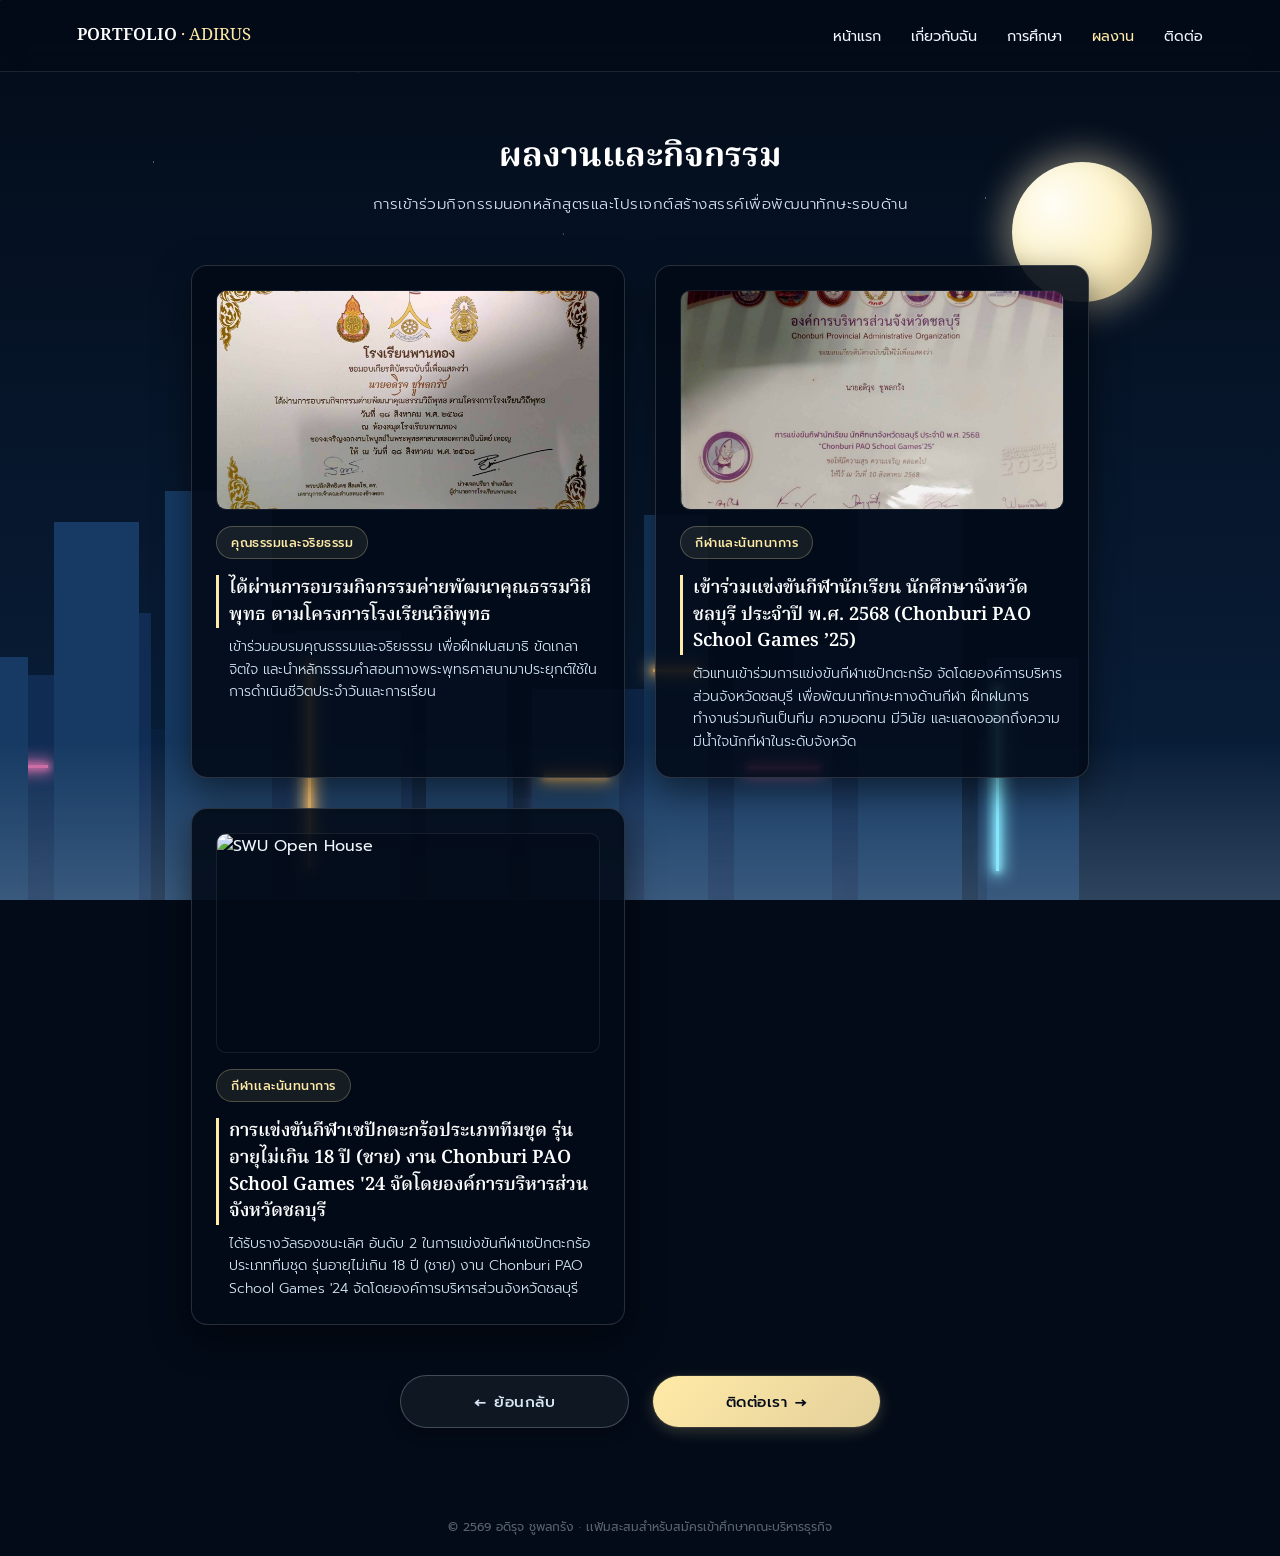
==== commit 15bf0a7a: "Update activities.html" ====
--- a/activities.html
+++ b/activities.html
@@ -299,22 +299,7 @@
       </div>
     </div>
 
-    <!-- กล่องผลงานที่ 4: Creative 3D Bedroom Design (กล่องใหม่เพิ่มเข้ามา) -->
-    <div class="activity-card">
-      <div class="card-top">
-        <div class="image-container">
-          <img src="images/IMG_bedroom3d.jpeg" alt="โมเดล 3D ห้องนอนในฝัน">
-        </div>
-        <span class="badge">เทคโนโลยีและนวัตกรรม</span>
-        <div>
-          <h2 class="activity-title">ออกแบบและสร้างสรรค์โมเดล 3D "ห้องนอนในฝัน" ผ่านโปรแกรม SketchUp</h2>
-          <p class="activity-desc">
-            พัฒนาทักษะด้านการจัดสรรพื้นที่และเทคโนโลยี 3D Modeling โดยออกแบบโครงสร้างสถาปัตยกรรมและเลือกสรรวัสดุเฟอร์นิเจอร์อย่างสร้างสรรค์ เพื่อต่อยอดกระบวนการคิดวิเคราะห์เชิงธุรกิจและสเปซดีไซน์
-          </p>
-        </div>
-      </div>
-    </div>
-
+    
   </div>
 
   <!-- ปุ่มนำทางควบคุมด้านล่าง -->
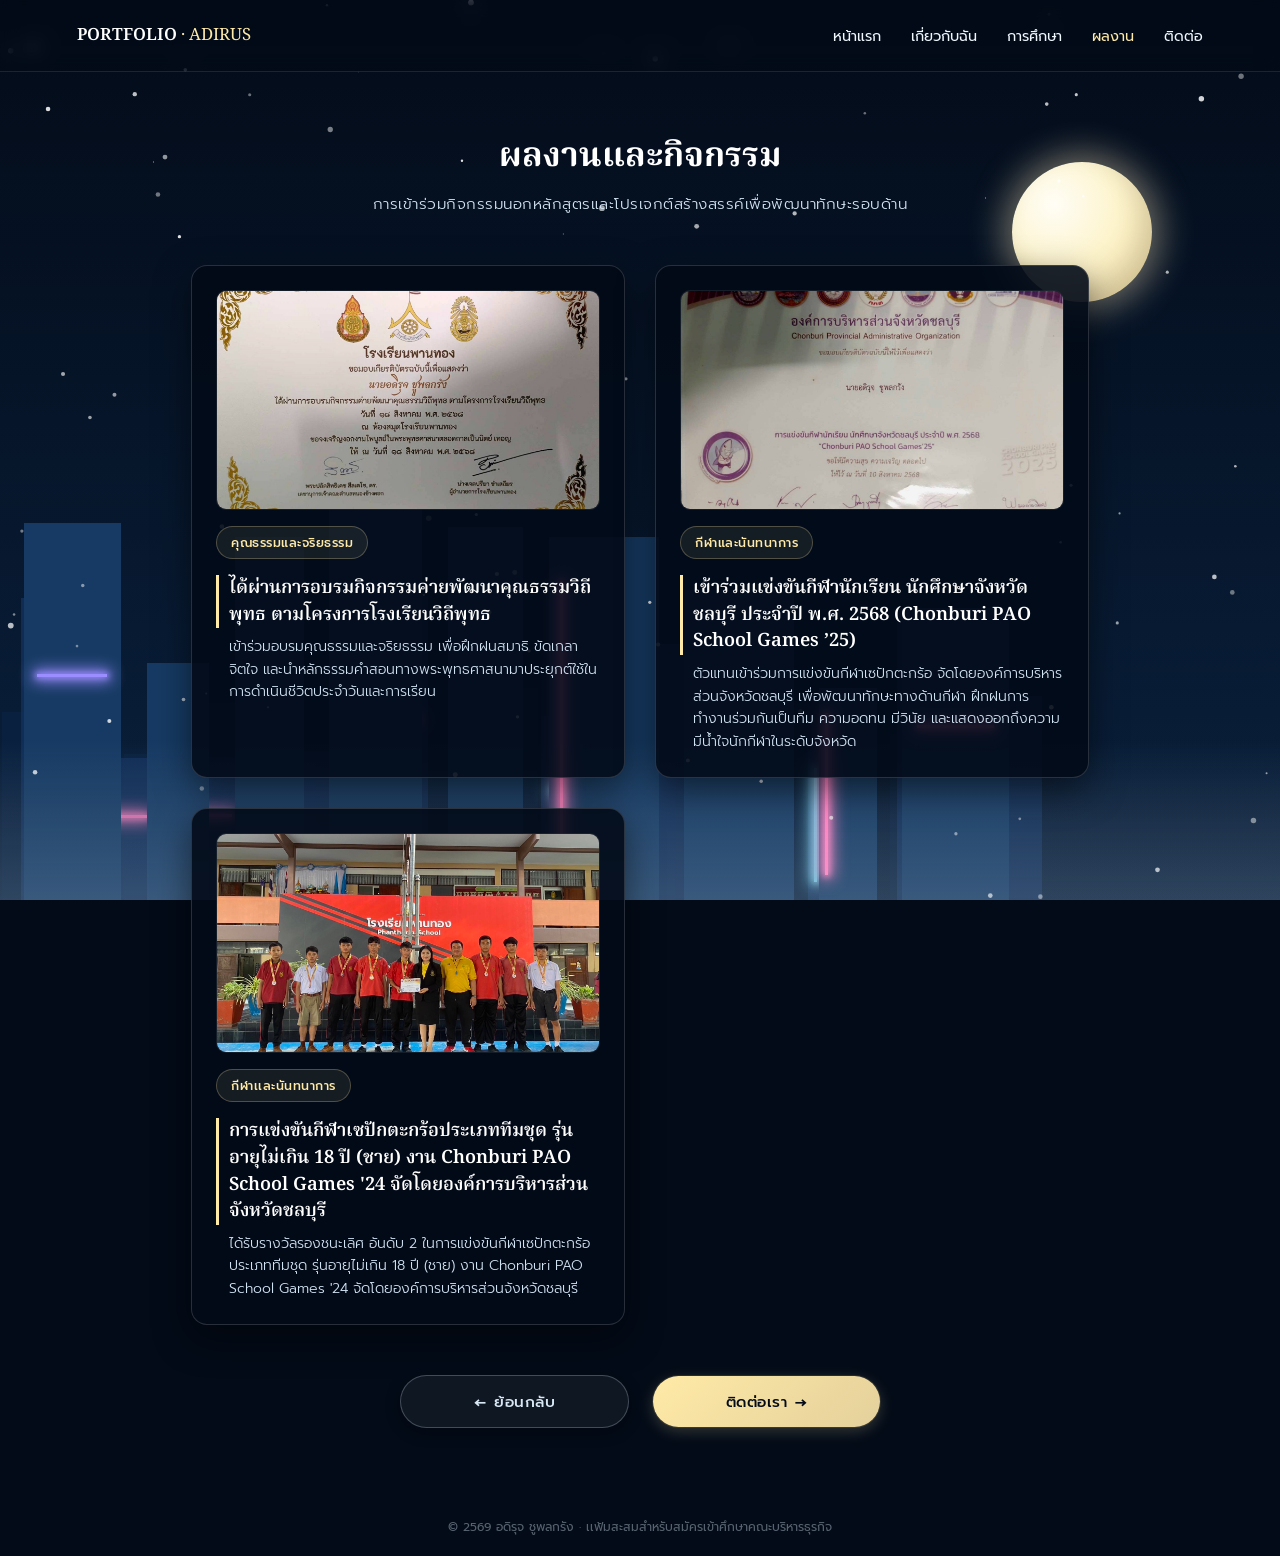
==== commit 225901e9: "Update activities.html" ====
--- a/activities.html
+++ b/activities.html
@@ -286,7 +286,7 @@
     <div class="activity-card">
       <div class="card-top">
         <div class="image-container">
-          <img src="images/IMG_openhouse.jpeg" alt="SWU Open House">
+          <img src="images/IMG_0644.jpeg" alt="SWU Open House">
         </div>
         <span class="badge">กีฬาเเละนันทนาการ</span>
         <div>
